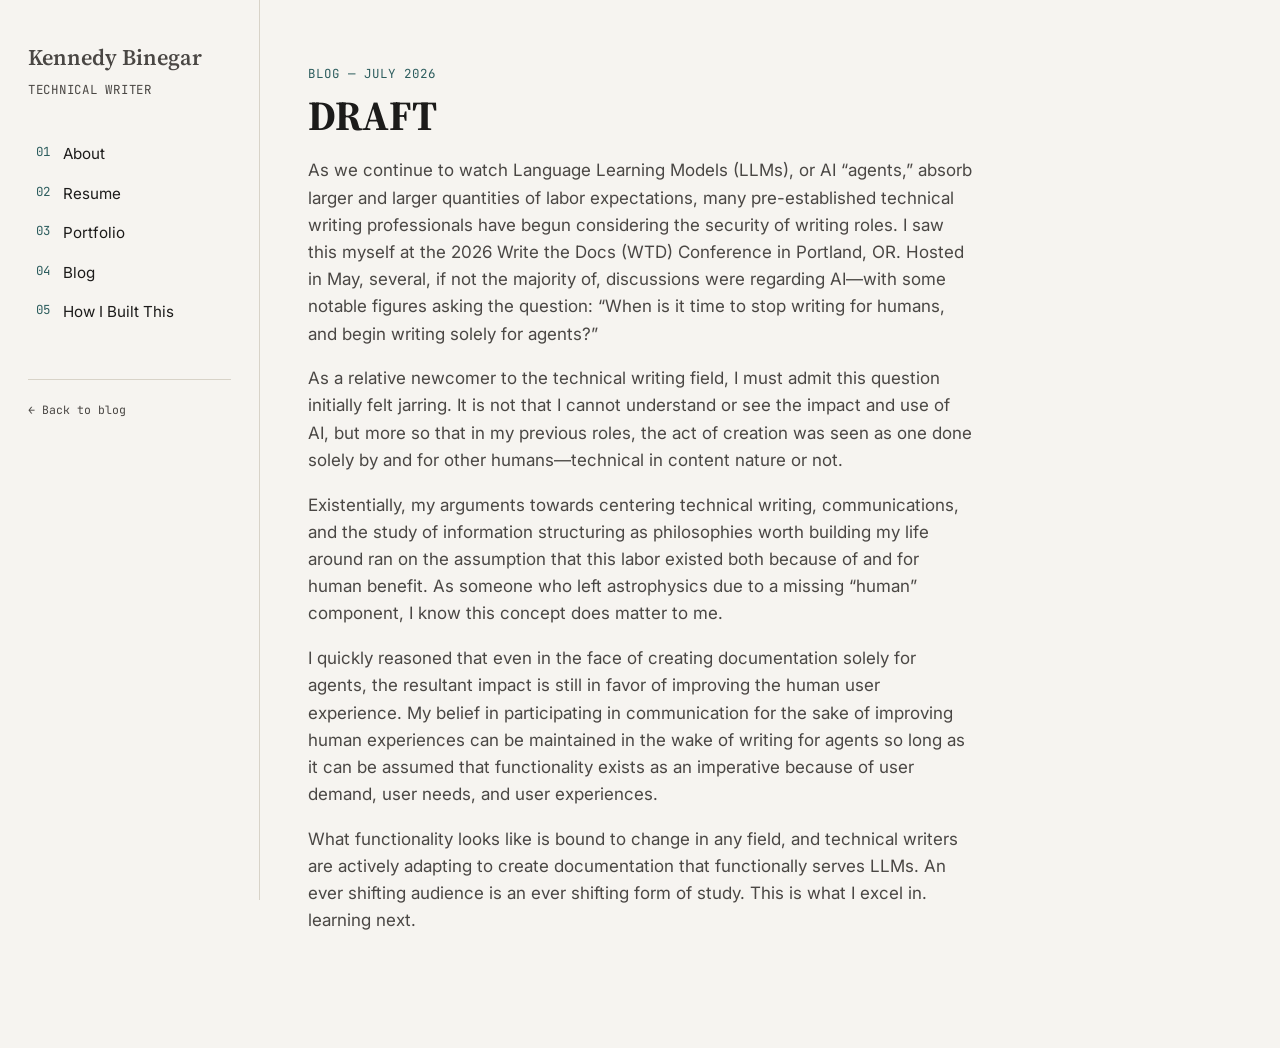
==== blog/first-post.html @ 7a168e4b "Create draft blog post on AI and technical writing This HTML file is the first half of a blog post d" ====
<!DOCTYPE html>
<html lang="en">
<head>
<meta charset="UTF-8">
<meta name="viewport" content="width=device-width, initial-scale=1.0">
<title>DRAFT — Kennedy Binegar</title>
<link rel="preconnect" href="https://fonts.googleapis.com">
<link href="https://fonts.googleapis.com/css2?family=Source+Serif+4:wght@400;600;700&family=Inter:wght@400;500;600&family=JetBrains+Mono:wght@400;500&display=swap" rel="stylesheet">
<link rel="stylesheet" href="../style.css">
</head>
<body>
<div class="shell">
  <nav class="sidebar" aria-label="Site sections">
    <p class="name">Kennedy Binegar</p>
    <p class="role">Technical Writer</p>
    <ul class="toc">
      <li><a href="../index.html#about"><span class="num">01</span> About</a></li>
      <li><a href="../index.html#resume"><span class="num">02</span> Resume</a></li>
      <li><a href="../index.html#portfolio"><span class="num">03</span> Portfolio</a></li>
      <li><a href="../index.html#blog"><span class="num">04</span> Blog</a></li>
      <li><a href="../index.html#how-i-built-this"><span class="num">05</span> How I Built This</a></li>
    </ul>
    <div class="meta">← Back to blog</div>
  </nav>

  <main class="content">
    <p class="eyebrow">Blog — July 2026</p>
    <h1>DRAFT</h1>
    <p class="lede">
    <p>As we continue to watch Language Learning Models (LLMs), or AI “agents,” absorb larger and larger quantities of labor expectations, many pre-established technical writing professionals have begun considering the security of writing roles. I saw this myself at the 2026 Write the Docs (WTD) Conference in Portland, OR. Hosted in May, several, if not the majority of, discussions were regarding AI—with some notable figures asking the question: “When is it time to stop writing for humans, and begin writing solely for agents?” </p>

<p>As a relative newcomer to the technical writing field, I must admit this question initially felt jarring. It is not that I cannot understand or see the impact and use of AI, but more so that in my previous roles, the act of creation was seen as one done solely by and for other humans—technical in content nature or not.  </p>

<p>Existentially, my arguments towards centering technical writing, communications, and the study of information structuring as philosophies worth building my life around ran on the assumption that this labor existed both because of and for human benefit. As someone who left astrophysics due to a missing “human” component, I know this concept does matter to me.  </p>

<p>I quickly reasoned that even in the face of creating documentation solely for agents, the resultant impact is still in favor of improving the human user experience. My belief in participating in communication for the sake of improving human experiences can be maintained in the wake of writing for agents so long as it can be assumed that functionality exists as an imperative because of user demand, user needs, and user experiences.  </p>

<p>What functionality looks like is bound to change in any field, and technical writers are actively adapting to create documentation that functionally serves LLMs. An ever shifting audience is an ever shifting form of study. This is what I excel in. learning next. </p>
    </p>
  </main>
</div>
</body>
</html>
---- style.css ----
:root {
  --paper: #f6f4f0;
  --ink: #1c1b1a;
  --ink-soft: #4a4744;
  --rule: #d8d3c8;
  --accent: #2d5d5e;
  --accent-soft: #e4ecec;
  --rust: #b5562b;
  --mono: "JetBrains Mono", ui-monospace, SFMono-Regular, Menlo, monospace;
  --serif: "Source Serif 4", Georgia, serif;
  --sans: "Inter", -apple-system, BlinkMacSystemFont, "Segoe UI", sans-serif;
  --sidebar-w: 260px;
}

* { box-sizing: border-box; }

html { scroll-behavior: smooth; }

body {
  margin: 0;
  background: var(--paper);
  color: var(--ink);
  font-family: var(--sans);
  line-height: 1.6;
  font-size: 17px;
}

a { color: var(--accent); text-decoration: none; }
a:hover { text-decoration: underline; }
a:focus-visible, button:focus-visible {
  outline: 2px solid var(--accent);
  outline-offset: 3px;
}

/* --- Layout: doc-style sidebar + content --- */

.shell {
  display: flex;
  min-height: 100vh;
}

.sidebar {
  width: var(--sidebar-w);
  flex-shrink: 0;
  padding: 2.5rem 1.75rem;
  border-right: 1px solid var(--rule);
  position: sticky;
  top: 0;
  height: 100vh;
  overflow-y: auto;
}

.sidebar .name {
  font-family: var(--serif);
  font-size: 1.4rem;
  font-weight: 600;
  margin: 0 0 0.25rem;
}

.sidebar .role {
  font-family: var(--mono);
  font-size: 0.78rem;
  color: var(--ink-soft);
  text-transform: uppercase;
  letter-spacing: 0.06em;
  margin: 0 0 2.25rem;
}

.toc {
  list-style: none;
  margin: 0;
  padding: 0;
}

.toc li { margin-bottom: 0.15rem; }

.toc a {
  display: flex;
  gap: 0.6rem;
  padding: 0.4rem 0.5rem;
  border-radius: 4px;
  color: var(--ink);
  font-size: 0.95rem;
}

.toc a:hover { background: var(--accent-soft); text-decoration: none; }

.toc .num {
  font-family: var(--mono);
  font-size: 0.78rem;
  color: var(--accent);
  min-width: 1.4em;
}

.sidebar .meta {
  margin-top: 3rem;
  padding-top: 1.25rem;
  border-top: 1px solid var(--rule);
  font-family: var(--mono);
  font-size: 0.72rem;
  color: var(--ink-soft);
  line-height: 1.8;
}

.content {
  flex: 1;
  max-width: 760px;
  padding: 4rem 3rem 6rem;
}

section {
  margin-bottom: 5rem;
  scroll-margin-top: 2rem;
}

.eyebrow {
  font-family: var(--mono);
  font-size: 0.78rem;
  color: var(--accent);
  text-transform: uppercase;
  letter-spacing: 0.08em;
  margin: 0 0 0.5rem;
}

h1 {
  font-family: var(--serif);
  font-size: 2.6rem;
  line-height: 1.15;
  margin: 0 0 1rem;
}

h2 {
  font-family: var(--serif);
  font-size: 1.9rem;
  margin: 0 0 1rem;
}

h3 {
  font-family: var(--serif);
  font-size: 1.3rem;
  margin: 1.75rem 0 0.5rem;
}

p { color: var(--ink-soft); margin: 0 0 1.1rem; }

.lede {
  font-size: 1.15rem;
  color: var(--ink);
}

/* --- Hero --- */

.hero-tags {
  display: flex;
  gap: 0.5rem;
  flex-wrap: wrap;
  margin: 1.5rem 0 0;
}

.tag {
  font-family: var(--mono);
  font-size: 0.75rem;
  padding: 0.3rem 0.6rem;
  border: 1px solid var(--rule);
  border-radius: 4px;
  color: var(--ink-soft);
}

/* --- Resume --- */

.timeline-item {
  border-left: 2px solid var(--rule);
  padding-left: 1.25rem;
  margin-bottom: 1.75rem;
  position: relative;
}

.timeline-item::before {
  content: "";
  position: absolute;
  left: -5px;
  top: 0.3rem;
  width: 8px;
  height: 8px;
  border-radius: 50%;
  background: var(--accent);
}

.timeline-item .dates {
  font-family: var(--mono);
  font-size: 0.78rem;
  color: var(--accent);
  display: block;
  margin-bottom: 0.15rem;
}

.timeline-item h3 { margin-top: 0; }

.resume-download {
  display: inline-block;
  margin-top: 0.5rem;
  padding: 0.6rem 1rem;
  border: 1px solid var(--ink);
  border-radius: 4px;
  font-family: var(--mono);
  font-size: 0.85rem;
  color: var(--ink);
}
.resume-download:hover { background: var(--ink); color: var(--paper); text-decoration: none; }

/* --- Portfolio / Blog cards --- */

.card-grid {
  display: grid;
  gap: 1.25rem;
}

.card {
  border: 1px solid var(--rule);
  border-radius: 6px;
  padding: 1.5rem;
  display: block;
  color: var(--ink);
  transition: border-color 0.15s ease, transform 0.15s ease;
}

.card:hover {
  border-color: var(--accent);
  text-decoration: none;
  transform: translateY(-2px);
}

.card .num {
  font-family: var(--mono);
  font-size: 0.78rem;
  color: var(--accent);
}

.card h3 { margin: 0.4rem 0 0.4rem; }

.card p { margin: 0; font-size: 0.95rem; }

.card .tags { margin-top: 0.75rem; }

/* --- Footer note within sections --- */

.build-note {
  background: var(--accent-soft);
  border-left: 3px solid var(--accent);
  padding: 1rem 1.25rem;
  border-radius: 0 6px 6px 0;
  font-size: 0.95rem;
}

.build-note code {
  font-family: var(--mono);
  background: rgba(0,0,0,0.06);
  padding: 0.1rem 0.35rem;
  border-radius: 3px;
  font-size: 0.85em;
}

/* --- Mobile --- */

@media (max-width: 820px) {
  .shell { flex-direction: column; }
  .sidebar {
    width: 100%;
    height: auto;
    position: relative;
    border-right: none;
    border-bottom: 1px solid var(--rule);
  }
  .toc { display: flex; flex-wrap: wrap; gap: 0.25rem; }
  .toc li { margin: 0; }
  .sidebar .meta { display: none; }
  .content { padding: 2.5rem 1.5rem 4rem; max-width: 100%; }
  h1 { font-size: 2rem; }
}

@media (prefers-reduced-motion: reduce) {
  html { scroll-behavior: auto; }
  .card:hover { transform: none; }
}
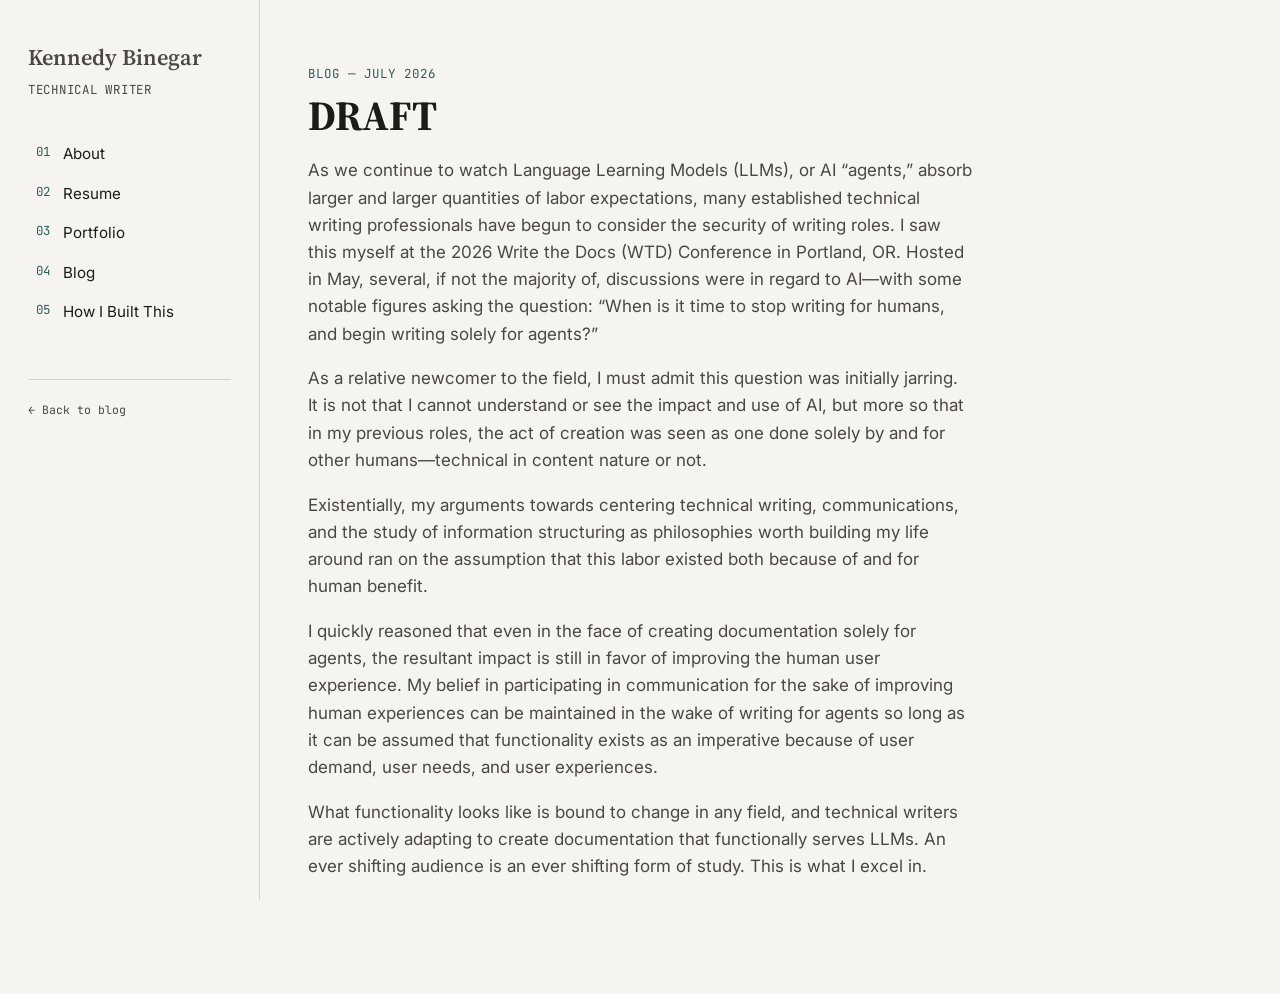
==== commit 08ca8e7e: "Revise content for clarity and readability Corrected phrasing and improved clarity in several paragr" ====
--- a/blog/first-post.html
+++ b/blog/first-post.html
@@ -27,15 +27,15 @@
     <p class="eyebrow">Blog — July 2026</p>
     <h1>DRAFT</h1>
     <p class="lede">
-    <p>As we continue to watch Language Learning Models (LLMs), or AI “agents,” absorb larger and larger quantities of labor expectations, many pre-established technical writing professionals have begun considering the security of writing roles. I saw this myself at the 2026 Write the Docs (WTD) Conference in Portland, OR. Hosted in May, several, if not the majority of, discussions were regarding AI—with some notable figures asking the question: “When is it time to stop writing for humans, and begin writing solely for agents?” </p>
+    <p>As we continue to watch Language Learning Models (LLMs), or AI “agents,” absorb larger and larger quantities of labor expectations, many established technical writing professionals have begun to consider the security of writing roles. I saw this myself at the 2026 Write the Docs (WTD) Conference in Portland, OR. Hosted in May, several, if not the majority of, discussions were in regard to AI—with some notable figures asking the question: “When is it time to stop writing for humans, and begin writing solely for agents?” </p>
 
-<p>As a relative newcomer to the technical writing field, I must admit this question initially felt jarring. It is not that I cannot understand or see the impact and use of AI, but more so that in my previous roles, the act of creation was seen as one done solely by and for other humans—technical in content nature or not.  </p>
+<p>As a relative newcomer to the field, I must admit this question was initially jarring. It is not that I cannot understand or see the impact and use of AI, but more so that in my previous roles, the act of creation was seen as one done solely by and for other humans—technical in content nature or not.  </p>
 
-<p>Existentially, my arguments towards centering technical writing, communications, and the study of information structuring as philosophies worth building my life around ran on the assumption that this labor existed both because of and for human benefit. As someone who left astrophysics due to a missing “human” component, I know this concept does matter to me.  </p>
+<p>Existentially, my arguments towards centering technical writing, communications, and the study of information structuring as philosophies worth building my life around ran on the assumption that this labor existed both because of and for human benefit. </p>
 
 <p>I quickly reasoned that even in the face of creating documentation solely for agents, the resultant impact is still in favor of improving the human user experience. My belief in participating in communication for the sake of improving human experiences can be maintained in the wake of writing for agents so long as it can be assumed that functionality exists as an imperative because of user demand, user needs, and user experiences.  </p>
 
-<p>What functionality looks like is bound to change in any field, and technical writers are actively adapting to create documentation that functionally serves LLMs. An ever shifting audience is an ever shifting form of study. This is what I excel in. learning next. </p>
+<p>What functionality looks like is bound to change in any field, and technical writers are actively adapting to create documentation that functionally serves LLMs. An ever shifting audience is an ever shifting form of study. This is what I excel in. </p>
     </p>
   </main>
 </div>
